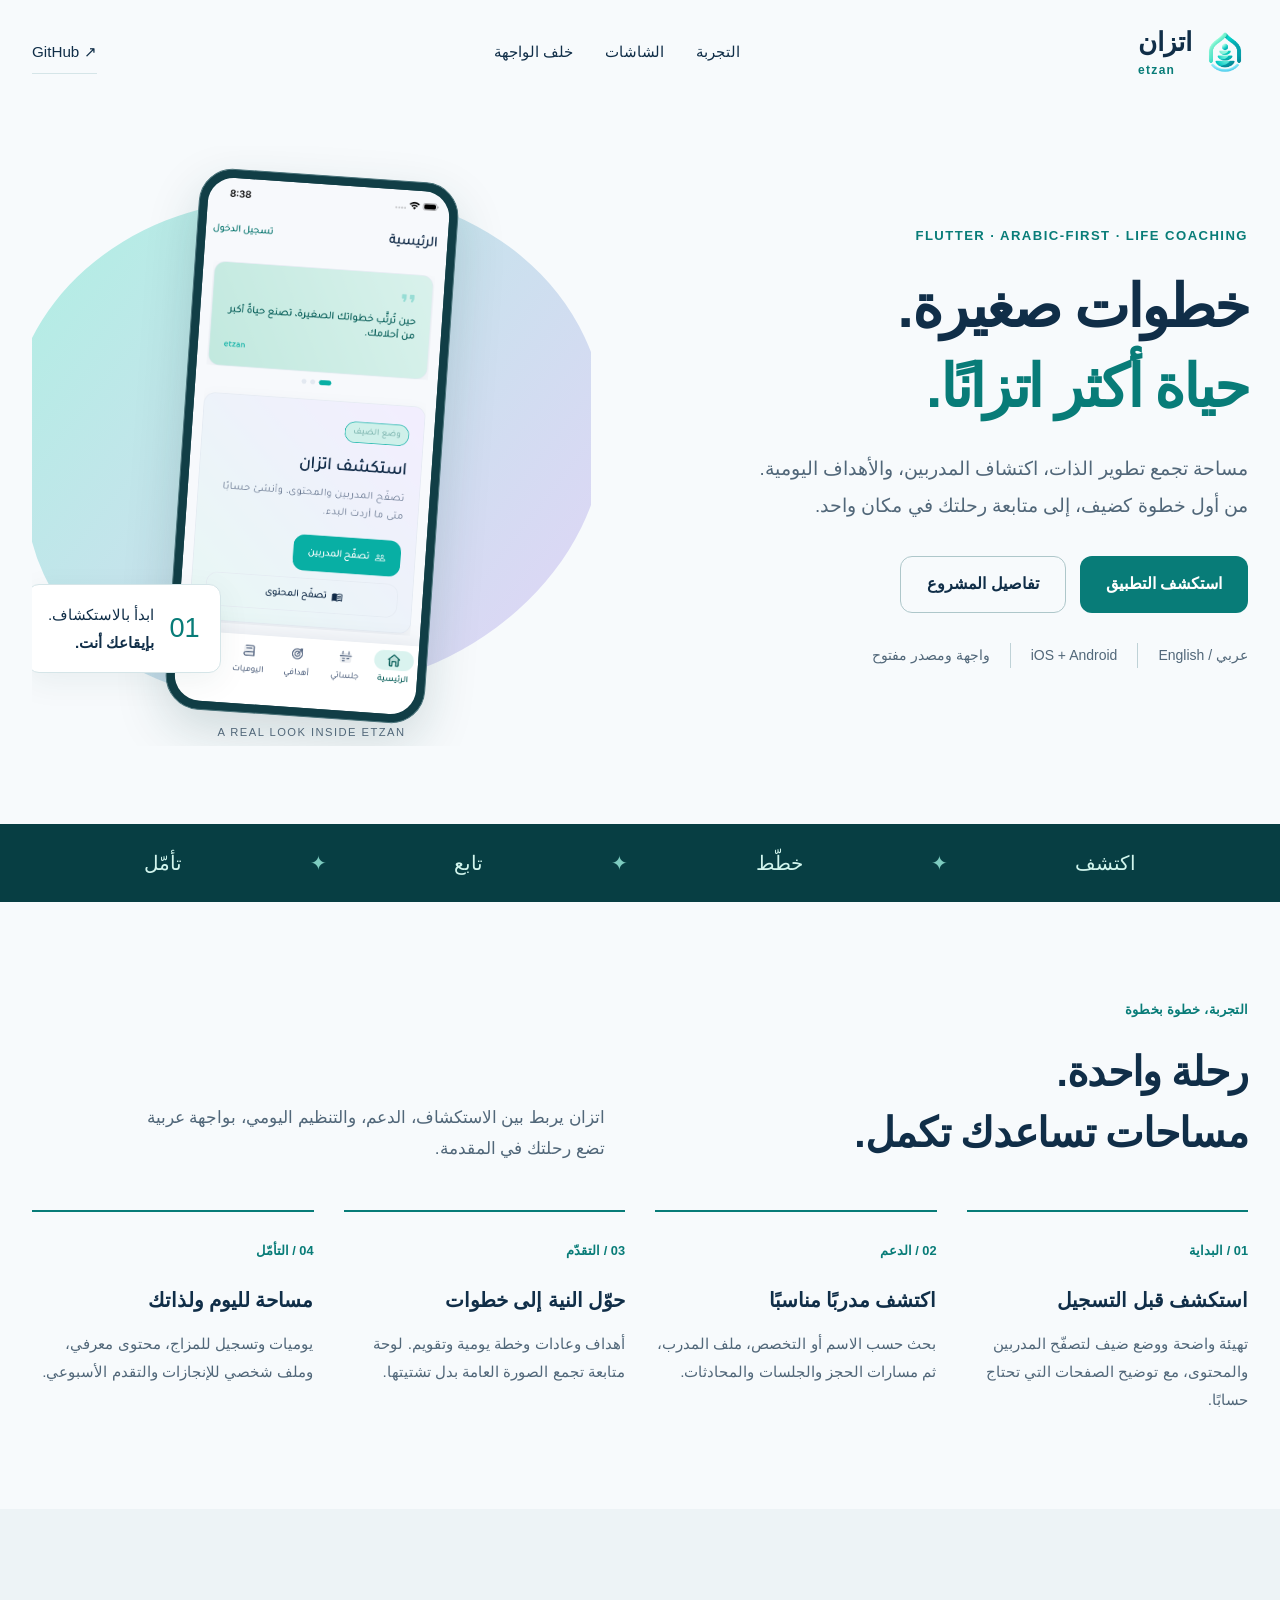
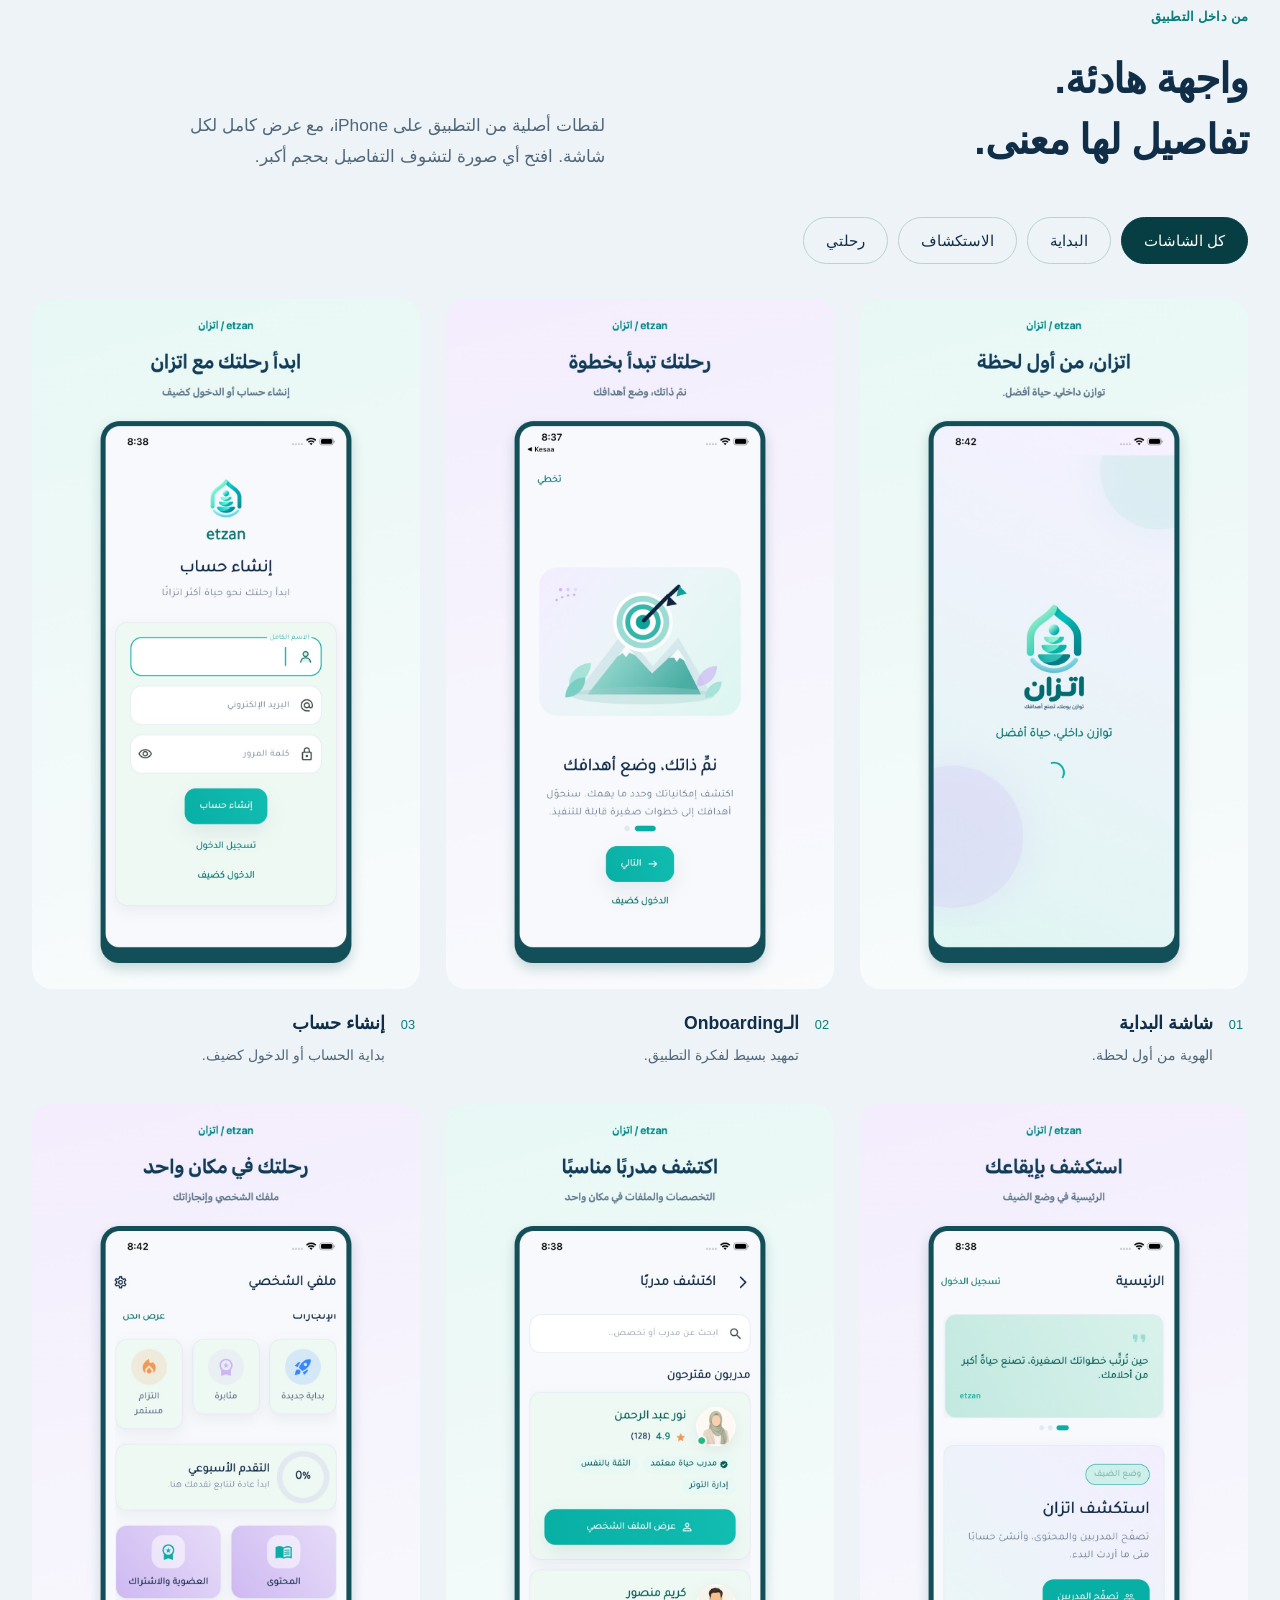
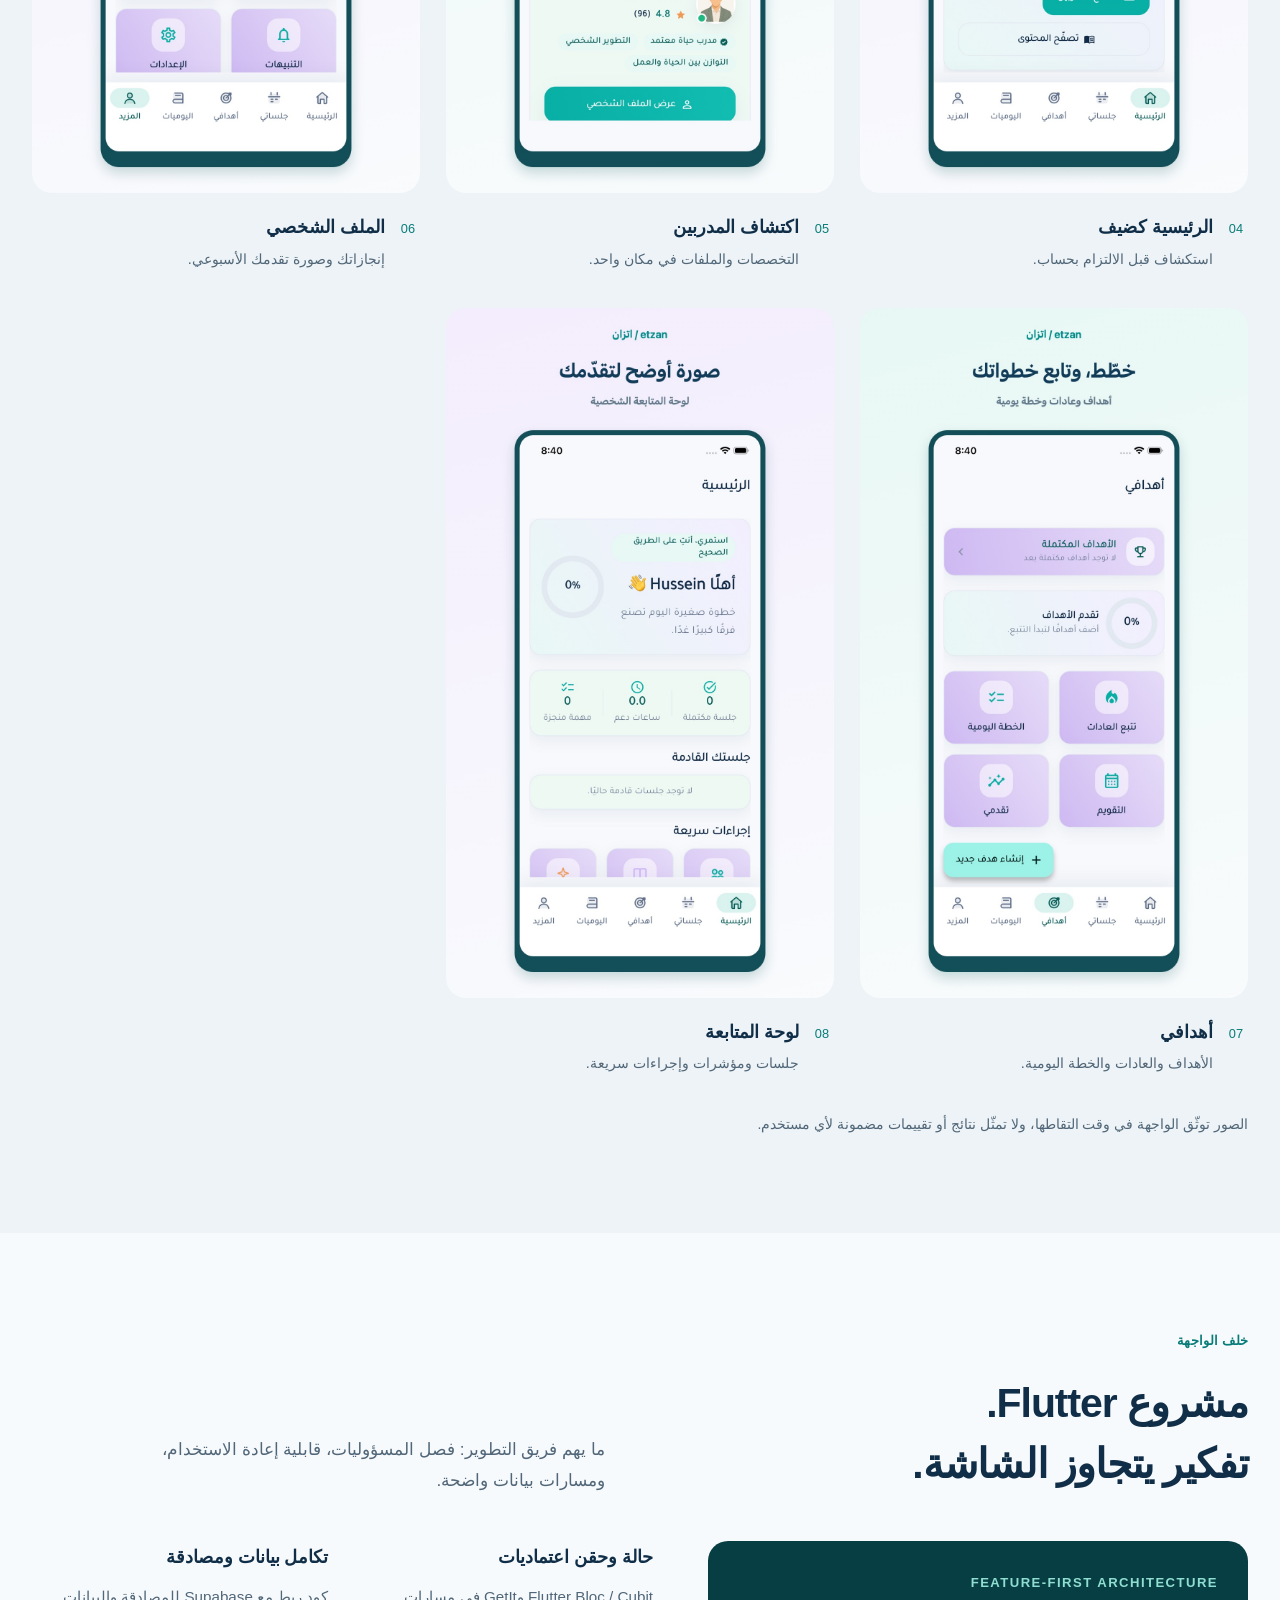
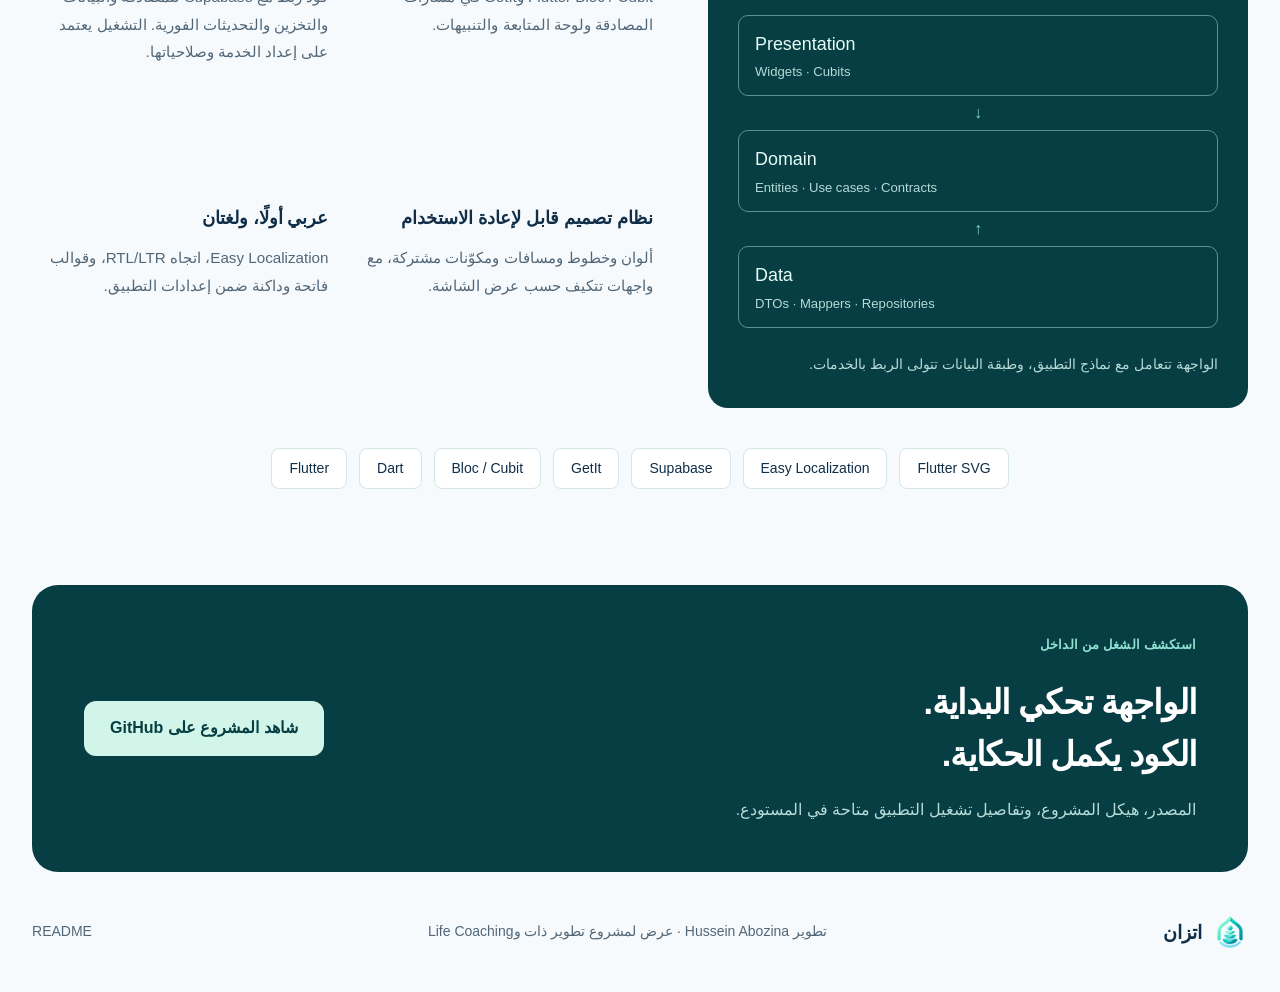
==== docs/showcase/index.html @ 84013a69 "Add branded Etzan showcase website and portfolio README" ====
<!doctype html>
<html lang="ar" dir="rtl">
<head>
  <meta charset="utf-8">
  <meta name="viewport" content="width=device-width, initial-scale=1">
  <meta name="description" content="اتزان — تطبيق Flutter عربي لتطوير الذات: اكتشاف المدربين، تنظيم الأهداف والعادات، وتوثيق رحلتك اليومية. استكشف الشاشات والتفاصيل التقنية للمشروع.">
  <meta name="theme-color" content="#073e43">
  <title>اتزان — خطوات صغيرة. حياة أكثر اتزانًا.</title>
  <link rel="icon" href="assets/favicon.png">
  <link rel="stylesheet" href="styles.css">
  <script src="app.js" defer></script>
</head>
<body>
  <a class="skip-link" href="#main">انتقل إلى المحتوى</a>
  <header class="header wrap">
    <a class="brand" href="#home" aria-label="اتزان — البداية"><img src="assets/symbol.png" alt="" width="46" height="46"><span>اتزان<small lang="en" dir="ltr">etzan</small></span></a>
    <nav aria-label="التنقل الرئيسي"><a href="#experience">التجربة</a><a href="#screens">الشاشات</a><a href="#engineering">خلف الواجهة</a></nav>
    <a class="repo-link" href="https://github.com/Husseinabozina/ettzan" target="_blank" rel="noopener noreferrer">GitHub <span aria-hidden="true">↗</span></a>
  </header>
  <main id="main">
    <section class="hero wrap" id="home">
      <div class="hero-copy">
        <p class="eyebrow" lang="en" dir="ltr">FLUTTER · ARABIC-FIRST · LIFE COACHING</p>
        <h1>خطوات صغيرة.<br><span>حياة أكثر اتزانًا.</span></h1>
        <p class="hero-description">مساحة تجمع تطوير الذات، اكتشاف المدربين، والأهداف اليومية. من أول خطوة كضيف، إلى متابعة رحلتك في مكان واحد.</p>
        <div class="actions"><a class="button primary" href="#screens">استكشف التطبيق</a><a class="button secondary" href="#engineering">تفاصيل المشروع</a></div>
        <div class="hero-facts"><span>عربي / English</span><span>iOS + Android</span><span>واجهة ومصدر مفتوح</span></div>
      </div>
      <div class="hero-stage">
        <div class="orbit" aria-hidden="true"></div>
        <div class="phone hero-phone"><img src="assets/screens/guest-home.png" alt="الرئيسية في وضع الضيف، بها محتوى تحفيزي وزر تصفح المدربين" width="1170" height="2532" fetchpriority="high"></div>
        <div class="side-note"><span class="note-number">01</span><p>ابدأ بالاستكشاف.<br><strong>بإيقاعك أنت.</strong></p></div>
        <span class="stage-label" lang="en" dir="ltr">A REAL LOOK INSIDE ETZAN</span>
      </div>
    </section>
    <div class="identity-strip"><div class="wrap"><span>اكتشف</span><i aria-hidden="true">✦</i><span>خطّط</span><i aria-hidden="true">✦</i><span>تابع</span><i aria-hidden="true">✦</i><span>تأمّل</span></div></div>
    <section class="experience wrap section" id="experience">
      <div class="section-heading"><div><p class="eyebrow">التجربة، خطوة بخطوة</p><h2>رحلة واحدة.<br>مساحات تساعدك تكمل.</h2></div><p>اتزان يربط بين الاستكشاف، الدعم، والتنظيم اليومي، بواجهة عربية تضع رحلتك في المقدمة.</p></div>
      <div class="journey-grid">
        <article><span class="step">01 / البداية</span><h3>استكشف قبل التسجيل</h3><p>تهيئة واضحة ووضع ضيف لتصفّح المدربين والمحتوى، مع توضيح الصفحات التي تحتاج حسابًا.</p></article>
        <article><span class="step">02 / الدعم</span><h3>اكتشف مدربًا مناسبًا</h3><p>بحث حسب الاسم أو التخصص، ملف المدرب، ثم مسارات الحجز والجلسات والمحادثات.</p></article>
        <article><span class="step">03 / التقدّم</span><h3>حوّل النية إلى خطوات</h3><p>أهداف وعادات وخطة يومية وتقويم. لوحة متابعة تجمع الصورة العامة بدل تشتيتها.</p></article>
        <article><span class="step">04 / التأمّل</span><h3>مساحة لليوم ولذاتك</h3><p>يوميات وتسجيل للمزاج، محتوى معرفي، وملف شخصي للإنجازات والتقدم الأسبوعي.</p></article>
      </div>
    </section>
    <section class="gallery-section section" id="screens">
      <div class="wrap">
        <div class="section-heading"><div><p class="eyebrow">من داخل التطبيق</p><h2>واجهة هادئة.<br>تفاصيل لها معنى.</h2></div><p>لقطات أصلية من التطبيق على iPhone، مع عرض كامل لكل شاشة. افتح أي صورة لتشوف التفاصيل بحجم أكبر.</p></div>
        <div class="filters" role="group" aria-label="تصفية الشاشات"><button type="button" data-filter="all" aria-pressed="true">كل الشاشات</button><button type="button" data-filter="start" aria-pressed="false">البداية</button><button type="button" data-filter="discover" aria-pressed="false">الاستكشاف</button><button type="button" data-filter="growth" aria-pressed="false">رحلتي</button></div>
        <div class="screen-grid">
          <figure data-category="start"><button class="screen-open" type="button" data-full="assets/screens/splash.png" aria-label="تكبير شاشة البداية"><img src="assets/posters/01-splash.jpg" alt="شاشة البداية بشعار اتزان" width="1080" height="1920" loading="lazy"></button><figcaption><span>01</span><div><h3>شاشة البداية</h3><p>الهوية من أول لحظة.</p></div></figcaption></figure>
          <figure data-category="start"><button class="screen-open" type="button" data-full="assets/screens/onboarding.png" aria-label="تكبير شاشة التهيئة"><img src="assets/posters/02-onboarding.jpg" alt="التهيئة الأولى: نم ذاتك وضع أهدافك" width="1080" height="1920" loading="lazy"></button><figcaption><span>02</span><div><h3>الـOnboarding</h3><p>تمهيد بسيط لفكرة التطبيق.</p></div></figcaption></figure>
          <figure data-category="start"><button class="screen-open" type="button" data-full="assets/screens/signup.png" aria-label="تكبير شاشة إنشاء الحساب"><img src="assets/posters/03-signup.jpg" alt="إنشاء حساب بالاسم والبريد وكلمة المرور" width="1080" height="1920" loading="lazy"></button><figcaption><span>03</span><div><h3>إنشاء حساب</h3><p>بداية الحساب أو الدخول كضيف.</p></div></figcaption></figure>
          <figure data-category="discover"><button class="screen-open" type="button" data-full="assets/screens/guest-home.png" aria-label="تكبير الرئيسية كضيف"><img src="assets/posters/04-guest-home.jpg" alt="الصفحة الرئيسية للضيف" width="1080" height="1920" loading="lazy"></button><figcaption><span>04</span><div><h3>الرئيسية كضيف</h3><p>استكشاف قبل الالتزام بحساب.</p></div></figcaption></figure>
          <figure data-category="discover"><button class="screen-open" type="button" data-full="assets/screens/coaches.png" aria-label="تكبير شاشة المدربين"><img src="assets/posters/05-coaches.jpg" alt="البحث في قائمة المدربين وتخصصاتهم" width="1080" height="1920" loading="lazy"></button><figcaption><span>05</span><div><h3>اكتشاف المدربين</h3><p>التخصصات والملفات في مكان واحد.</p></div></figcaption></figure>
          <figure data-category="growth"><button class="screen-open" type="button" data-full="assets/screens/profile.png" aria-label="تكبير الملف الشخصي"><img src="assets/posters/06-profile.jpg" alt="ملفي الشخصي والإنجازات والتقدم الأسبوعي" width="1080" height="1920" loading="lazy"></button><figcaption><span>06</span><div><h3>الملف الشخصي</h3><p>إنجازاتك وصورة تقدمك الأسبوعي.</p></div></figcaption></figure>
          <figure data-category="growth"><button class="screen-open" type="button" data-full="assets/screens/goals.png" aria-label="تكبير شاشة الأهداف"><img src="assets/posters/07-goals.jpg" alt="الأهداف والعادات والخطة اليومية والتقويم" width="1080" height="1920" loading="lazy"></button><figcaption><span>07</span><div><h3>أهدافي</h3><p>الأهداف والعادات والخطة اليومية.</p></div></figcaption></figure>
          <figure data-category="growth"><button class="screen-open" type="button" data-full="assets/screens/dashboard.png" aria-label="تكبير لوحة المتابعة"><img src="assets/posters/08-dashboard.jpg" alt="لوحة الرئيسية للمستخدم المسجل ومؤشرات التقدم" width="1080" height="1920" loading="lazy"></button><figcaption><span>08</span><div><h3>لوحة المتابعة</h3><p>جلسات ومؤشرات وإجراءات سريعة.</p></div></figcaption></figure>
        </div>
        <p class="gallery-note">الصور توثّق الواجهة في وقت التقاطها، ولا تمثّل نتائج أو تقييمات مضمونة لأي مستخدم.</p>
      </div>
    </section>
    <section class="engineering wrap section" id="engineering">
      <div class="section-heading"><div><p class="eyebrow">خلف الواجهة</p><h2>مشروع Flutter.<br>تفكير يتجاوز الشاشة.</h2></div><p>ما يهم فريق التطوير: فصل المسؤوليات، قابلية إعادة الاستخدام، ومسارات بيانات واضحة.</p></div>
      <div class="engineering-layout">
        <div class="architecture"><p class="eyebrow" lang="en" dir="ltr">FEATURE-FIRST ARCHITECTURE</p><div lang="en" dir="ltr"><span>Presentation<small>Widgets · Cubits</small></span><b aria-hidden="true">↓</b><span>Domain<small>Entities · Use cases · Contracts</small></span><b aria-hidden="true">↑</b><span>Data<small>DTOs · Mappers · Repositories</small></span></div><p>الواجهة تتعامل مع نماذج التطبيق، وطبقة البيانات تتولى الربط بالخدمات.</p></div>
        <div class="engineering-points"><article><h3>حالة وحقن اعتماديات</h3><p>Flutter Bloc / Cubit وGetIt في مسارات المصادقة ولوحة المتابعة والتنبيهات.</p></article><article><h3>تكامل بيانات ومصادقة</h3><p>كود ربط مع Supabase للمصادقة والبيانات والتخزين والتحديثات الفورية. التشغيل يعتمد على إعداد الخدمة وصلاحياتها.</p></article><article><h3>نظام تصميم قابل لإعادة الاستخدام</h3><p>ألوان وخطوط ومسافات ومكوّنات مشتركة، مع واجهات تتكيف حسب عرض الشاشة.</p></article><article><h3>عربي أولًا، ولغتان</h3><p>Easy Localization، اتجاه RTL/LTR، وقوالب فاتحة وداكنة ضمن إعدادات التطبيق.</p></article></div>
      </div>
      <div class="stack" lang="en" dir="ltr"><span>Flutter</span><span>Dart</span><span>Bloc / Cubit</span><span>GetIt</span><span>Supabase</span><span>Easy Localization</span><span>Flutter SVG</span></div>
    </section>
    <section class="closing wrap"><div><p class="eyebrow">استكشف الشغل من الداخل</p><h2>الواجهة تحكي البداية.<br>الكود يكمل الحكاية.</h2><p>المصدر، هيكل المشروع، وتفاصيل تشغيل التطبيق متاحة في المستودع.</p></div><a class="button light" href="https://github.com/Husseinabozina/ettzan" target="_blank" rel="noopener noreferrer">شاهد المشروع على GitHub</a></section>
  </main>
  <footer class="wrap footer"><a class="brand" href="#home"><img src="assets/symbol.png" alt="" width="36" height="36"><span>اتزان</span></a><p>تطوير <a href="https://github.com/Husseinabozina">Hussein Abozina</a> · عرض لمشروع تطوير ذات وLife Coaching</p><a href="https://github.com/Husseinabozina/ettzan#readme">README</a></footer>
  <dialog id="image-dialog" aria-labelledby="image-title"><div class="dialog-bar"><h2 id="image-title">تفاصيل الشاشة</h2><button type="button" id="close-dialog" aria-label="إغلاق الصورة">إغلاق ×</button></div><img id="dialog-image" alt=""></dialog>
</body>
</html>
---- docs/showcase/styles.css ----
@font-face{font-family:EtzanArabic;src:local("Geeza Pro");font-display:swap}
:root{--ink:#102e48;--muted:#516779;--teal:#087c78;--bright:#08afa4;--deep:#073e43;--line:#d5e5e8;--paper:#f7fafc;--lavender:#e6d9fa;--mint:#d9f5ec}
*{box-sizing:border-box}html{scroll-behavior:smooth;scroll-padding-top:32px}body{margin:0;background:var(--paper);color:var(--ink);font-family:EtzanArabic,"Segoe UI",Tahoma,Arial,sans-serif;font-size:1rem;line-height:1.8}a{color:inherit;text-decoration:none}button{font:inherit;cursor:pointer}button,a{-webkit-tap-highlight-color:transparent}button:focus-visible,a:focus-visible{outline:3px solid #087c78;outline-offset:6px}img{display:block;max-width:100%;height:auto}.wrap{width:min(1220px,calc(100% - 64px));margin-inline:auto}.header{display:flex;align-items:center;justify-content:space-between;padding-block:27px;gap:20px}.brand{display:flex;align-items:center;gap:10px;font-weight:700;font-size:1.65rem;line-height:1.2}.brand img{object-fit:contain}.brand small{display:block;font-size:.75rem;letter-spacing:.11em;color:var(--teal);margin-top:4px}.header nav{display:flex;gap:32px;font-size:.95rem}.header nav a:hover,.repo-link:hover{color:var(--teal)}.repo-link{direction:ltr;border-bottom:1px solid var(--line);font-size:.95rem;padding:8px 0}.skip-link{position:fixed;top:-100px;right:20px;background:white;z-index:5;padding:12px}.skip-link:focus{top:12px}.hero{display:grid;grid-template-columns:1.05fr 1fr;align-items:center;gap:70px;padding-block:34px 70px;min-height:720px}.eyebrow{font-size:.82rem;font-weight:700;color:var(--teal);margin:0 0 20px;letter-spacing:.015em}.eyebrow[lang=en]{letter-spacing:.11em;text-align:right}.hero h1{font-size:clamp(2.8rem,4.6vw,4.6rem);line-height:1.35;letter-spacing:-.04em;margin:0 0 25px;font-weight:700}.hero h1 span{color:var(--teal)}.hero-description{font-size:1.17rem;line-height:1.95;color:var(--muted);max-width:490px;margin:0}.actions{display:flex;flex-wrap:wrap;gap:14px;margin-top:32px}.button{display:inline-flex;align-items:center;justify-content:center;border-radius:12px;padding:13px 26px;font-size:1rem;font-weight:700;transition:background .2s,transform .2s;min-height:50px}.button:hover{transform:translateY(-2px)}.primary{background:var(--teal);color:white}.primary:hover{background:var(--deep)}.secondary{border:1px solid #aec7ca;background:transparent}.hero-facts{display:flex;flex-wrap:wrap;gap:12px 20px;font-size:.875rem;color:var(--muted);margin-top:30px}.hero-facts span+span{border-right:1px solid #bfd2d7;padding-right:20px}.hero-stage{position:relative;display:flex;justify-content:center;align-items:center;min-height:600px;isolation:isolate}.orbit{position:absolute;inset:45px -15px 55px;background:linear-gradient(140deg,#b0efe3,#e1d4f7);border-radius:45% 55% 53% 47%;transform:rotate(-12deg);z-index:-1}.phone{padding:8px;background:#113e46;border-radius:34px;box-shadow:0 20px 50px #133f432b;max-width:278px;border:1px solid #497279}.phone img{width:100%;border-radius:26px;aspect-ratio:1170/2532;object-fit:contain}.hero-phone{transform:rotate(4deg);width:260px}.side-note{position:absolute;left:-5px;bottom:73px;display:flex;align-items:center;gap:15px;padding:16px 20px;background:#fff;border:1px solid var(--line);box-shadow:0 9px 32px #123c4310;border-radius:12px}.side-note p{margin:0;font-size:.95rem}.note-number{font-size:1.7rem;color:var(--teal);font-family:Arial,sans-serif}.stage-label{position:absolute;bottom:4px;letter-spacing:.13em;font-size:.7rem;color:var(--muted)}.identity-strip{background:var(--deep);color:#d1f5ed}.identity-strip .wrap{display:flex;justify-content:space-evenly;gap:16px;padding:21px 0;font-size:1.25rem}.identity-strip i{font-style:normal;color:#7dccc0}.section{padding-block:96px}.section-heading{display:grid;grid-template-columns:1fr 1fr;gap:70px;align-items:end;margin-bottom:45px}.section-heading h2,.closing h2{font-size:clamp(2.05rem,3.2vw,3rem);line-height:1.5;margin:0;letter-spacing:-.025em}.section-heading p:not(.eyebrow){max-width:465px;color:var(--muted);margin:0;font-size:1.08rem}.journey-grid{display:grid;grid-template-columns:repeat(4,1fr);gap:30px}.journey-grid article{border-top:2px solid var(--teal);padding-top:24px}.step{font-size:.8rem;color:var(--teal);font-weight:bold}.journey-grid h3{font-size:1.22rem;margin:19px 0 12px}.journey-grid p{color:var(--muted);font-size:.96rem;margin:0}.gallery-section{background:#edf3f6}.filters{display:flex;gap:10px;flex-wrap:wrap;margin-bottom:35px}.filters button{border:1px solid #bcd1d5;border-radius:100px;background:transparent;padding:9px 22px;color:var(--ink);font-size:.95rem}.filters button[aria-pressed=true]{background:var(--deep);border-color:var(--deep);color:white}.screen-grid{display:grid;grid-template-columns:repeat(3,minmax(0,1fr));gap:35px 26px}.screen-grid figure{margin:0;min-width:0}.screen-open{display:block;border:0;padding:0;background:none;width:100%;border-radius:20px;overflow:hidden;transition:transform .25s}.screen-open:hover{transform:translateY(-5px)}.screen-open img{width:100%;aspect-ratio:9/16;object-fit:contain}.screen-grid figcaption{display:flex;gap:16px;margin-top:19px;align-items:start;padding-inline:5px}.screen-grid figcaption>span{font-size:.8rem;direction:ltr;color:var(--teal);padding-top:5px;font-family:Arial,sans-serif}.screen-grid h3{margin:0 0 3px;font-size:1.1rem}.screen-grid figcaption p{margin:0;color:var(--muted);font-size:.9rem}.gallery-note{font-size:.875rem;color:var(--muted);margin:35px 0 0}figure[hidden]{display:none}.engineering-layout{display:grid;grid-template-columns:1fr 1.15fr;gap:55px}.architecture{padding:30px;background:var(--deep);border-radius:20px;color:#e7fcf6}.architecture .eyebrow{color:#8fded1}.architecture>div{display:flex;flex-direction:column;align-items:center;gap:9px}.architecture span{display:block;padding:12px 16px;border:1px solid #569291;width:100%;border-radius:10px;font-size:1.12rem}.architecture small{display:block;font-size:.82rem;color:#b5dad7}.architecture b{color:#8adacd;line-height:1}.architecture>p:last-child{font-size:.9rem;color:#b5dad7;margin:24px 0 0}.engineering-points{display:grid;grid-template-columns:1fr 1fr;gap:28px}.engineering-points h3{font-size:1.12rem;margin:0 0 10px}.engineering-points p{margin:0;color:var(--muted);font-size:.95rem}.stack{display:flex;flex-wrap:wrap;gap:12px;margin-top:40px;justify-content:center}.stack span{font-size:.875rem;border:1px solid var(--line);padding:7px 17px;border-radius:8px;background:white}.closing{display:flex;justify-content:space-between;align-items:center;gap:40px;background:var(--deep);border-radius:26px;padding:48px 52px;color:white}.closing .eyebrow{color:#8fe2d3}.closing h2{font-size:2.15rem}.closing p:last-child{color:#b8dcd8;font-size:.98rem;margin-bottom:0}.light{background:#d1f5e8;color:var(--deep);white-space:normal;text-align:center}.footer{display:flex;justify-content:space-between;align-items:center;gap:25px;padding-block:42px;font-size:.875rem;color:var(--muted)}.footer .brand{font-size:1.2rem;color:var(--ink)}.footer p{margin:0}.footer a:hover{text-decoration:underline}dialog{border:0;border-radius:16px;max-width:calc(100vw - 30px);padding:16px;background:#f7fafc;max-height:calc(100dvh - 30px);overflow:auto}dialog::backdrop{background:#082a38d9;backdrop-filter:blur(6px)}.dialog-bar{display:flex;justify-content:space-between;align-items:center;gap:30px;margin-bottom:14px}.dialog-bar h2{font-size:1rem;margin:0}.dialog-bar button{padding:8px 15px;border:1px solid #aec7ca;background:white;border-radius:8px;font-size:.875rem}#dialog-image{width:auto;max-height:76dvh;margin:auto;max-width:100%}
@media(min-width:1500px){.hero-stage{min-height:650px}.hero-phone{width:280px;max-width:280px}}
@media(max-width:1000px){.hero{gap:35px;min-height:660px}.hero h1{font-size:3rem}.hero-phone{width:230px}.hero-stage{min-height:570px}.side-note{left:-10px;padding:12px}.journey-grid{grid-template-columns:1fr 1fr}.screen-grid{grid-template-columns:repeat(2,minmax(0,1fr))}.engineering-layout{gap:30px}.engineering-points{grid-template-columns:1fr;gap:20px}.section-heading{gap:35px}}
@media(max-width:680px){.wrap{width:calc(100% - 36px)}.header{padding-block:20px}.header nav{display:none}.hero{grid-template-columns:1fr;padding-block:32px 50px;gap:32px;min-height:0}.hero h1{font-size:2.7rem}.hero-description{font-size:1.05rem}.hero-stage{min-height:555px;width:min(420px,100%);margin:auto}.hero-phone{width:226px}.orbit{inset:25px 0 60px}.side-note{left:0;bottom:58px}.hero-facts{gap:12px;font-size:.8rem}.hero-facts span+span{padding-right:12px}.identity-strip .wrap{font-size:1rem}.section{padding-block:65px}.section-heading{grid-template-columns:1fr;gap:20px;margin-bottom:30px}.section-heading h2{font-size:2.15rem}.section-heading p:not(.eyebrow){font-size:1rem}.journey-grid{gap:30px 20px}.journey-grid h3{font-size:1.12rem}.screen-grid{gap:28px 14px}.screen-open{border-radius:13px}.screen-grid figcaption{gap:8px;padding:0;margin-top:13px}.screen-grid h3{font-size:1rem}.screen-grid figcaption p{font-size:.875rem}.filters{gap:8px}.filters button{padding:8px 15px;font-size:.875rem}.engineering-layout{grid-template-columns:1fr;gap:32px}.engineering-points{grid-template-columns:1fr}.closing{flex-direction:column;align-items:start;padding:30px 25px;gap:25px}.closing h2{font-size:1.9rem}.footer{flex-wrap:wrap;gap:20px}.footer p{flex-basis:100%;order:3}.eyebrow[lang=en]{font-size:.72rem;letter-spacing:.06em}}
.hero-stage{overflow:clip}
.identity-strip .wrap{flex-wrap:wrap}
.screen-grid figcaption>div{min-width:0;overflow-wrap:anywhere}
.screen-grid figcaption>span{flex-shrink:0}
@media(max-width:680px){.orbit{transform:none}}
@media(max-width:360px){.screen-grid,.journey-grid{grid-template-columns:1fr}.hero h1{font-size:2.35rem}.side-note{bottom:20px}.actions .button{width:100%}.hero-facts span{border:0!important;padding:0!important}}
@media(prefers-reduced-motion:reduce){html{scroll-behavior:auto}*,*::before,*::after{transition:none!important;animation:none!important}}
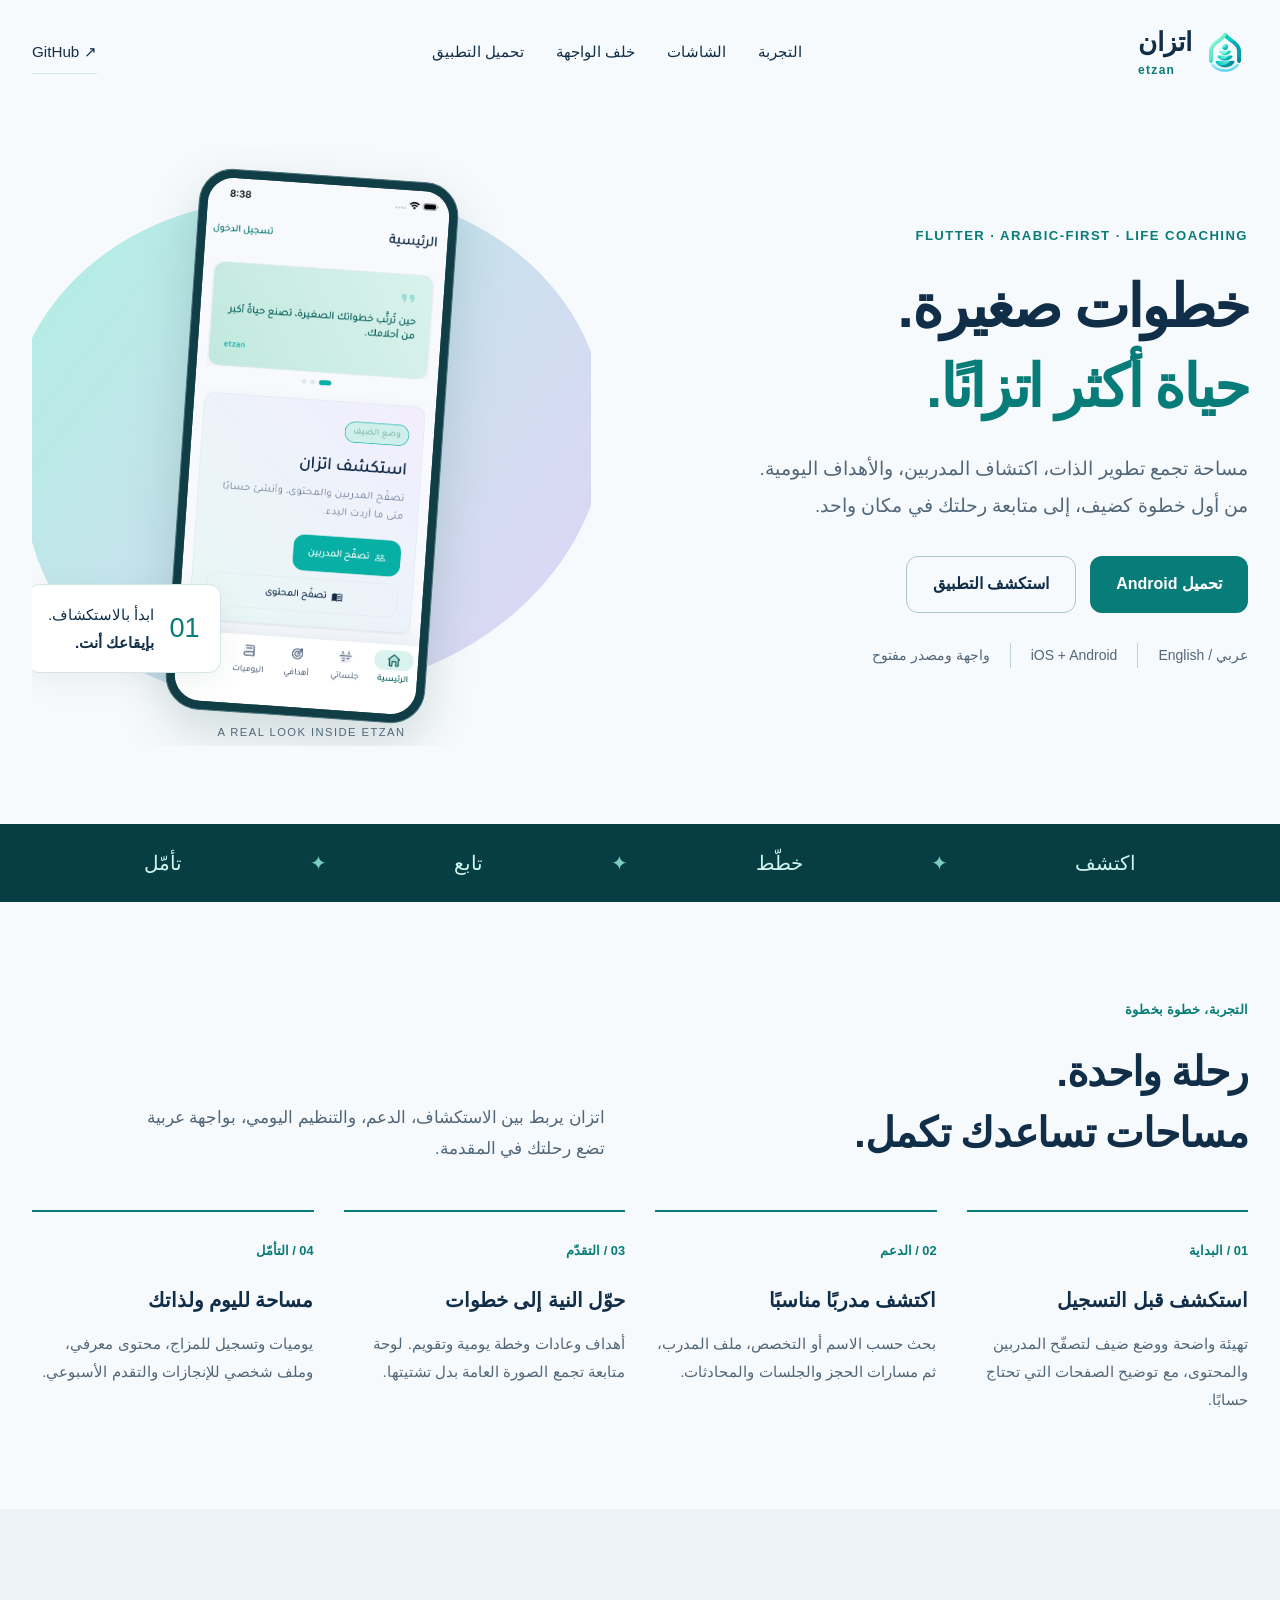
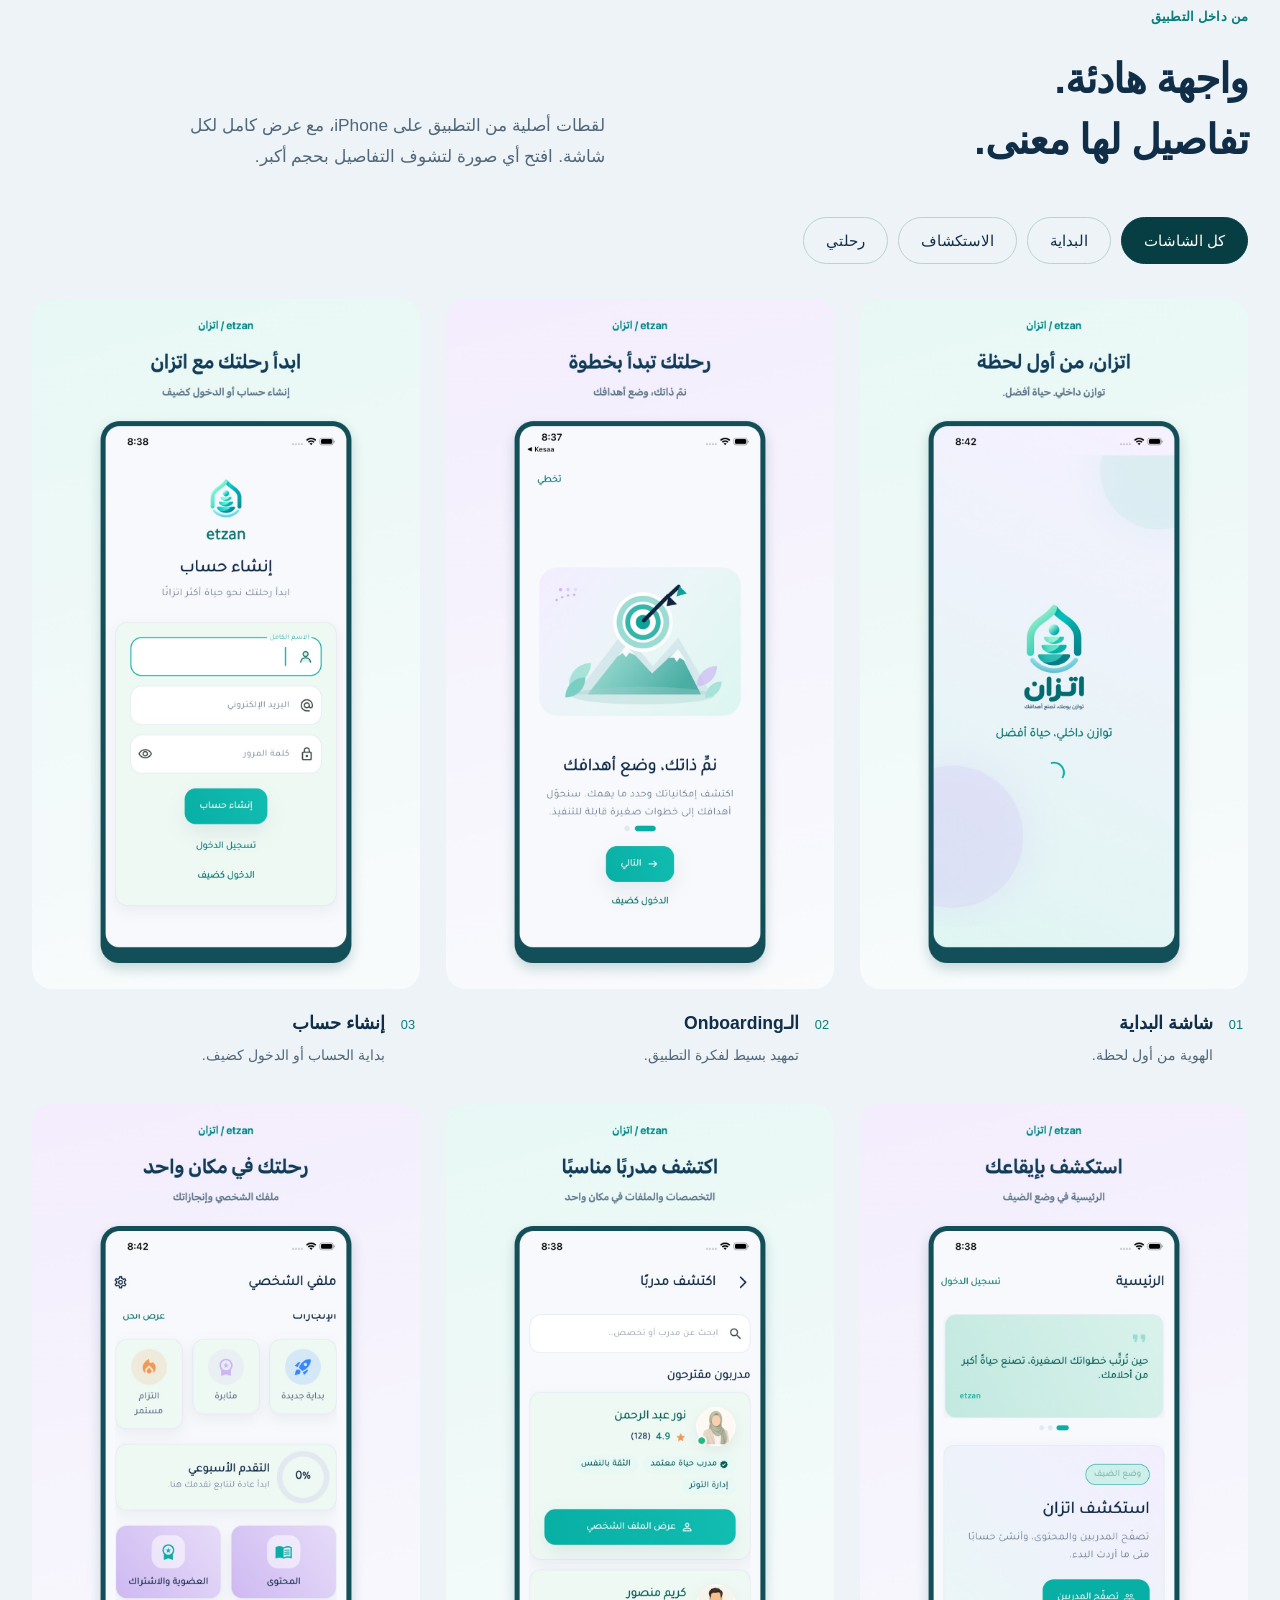
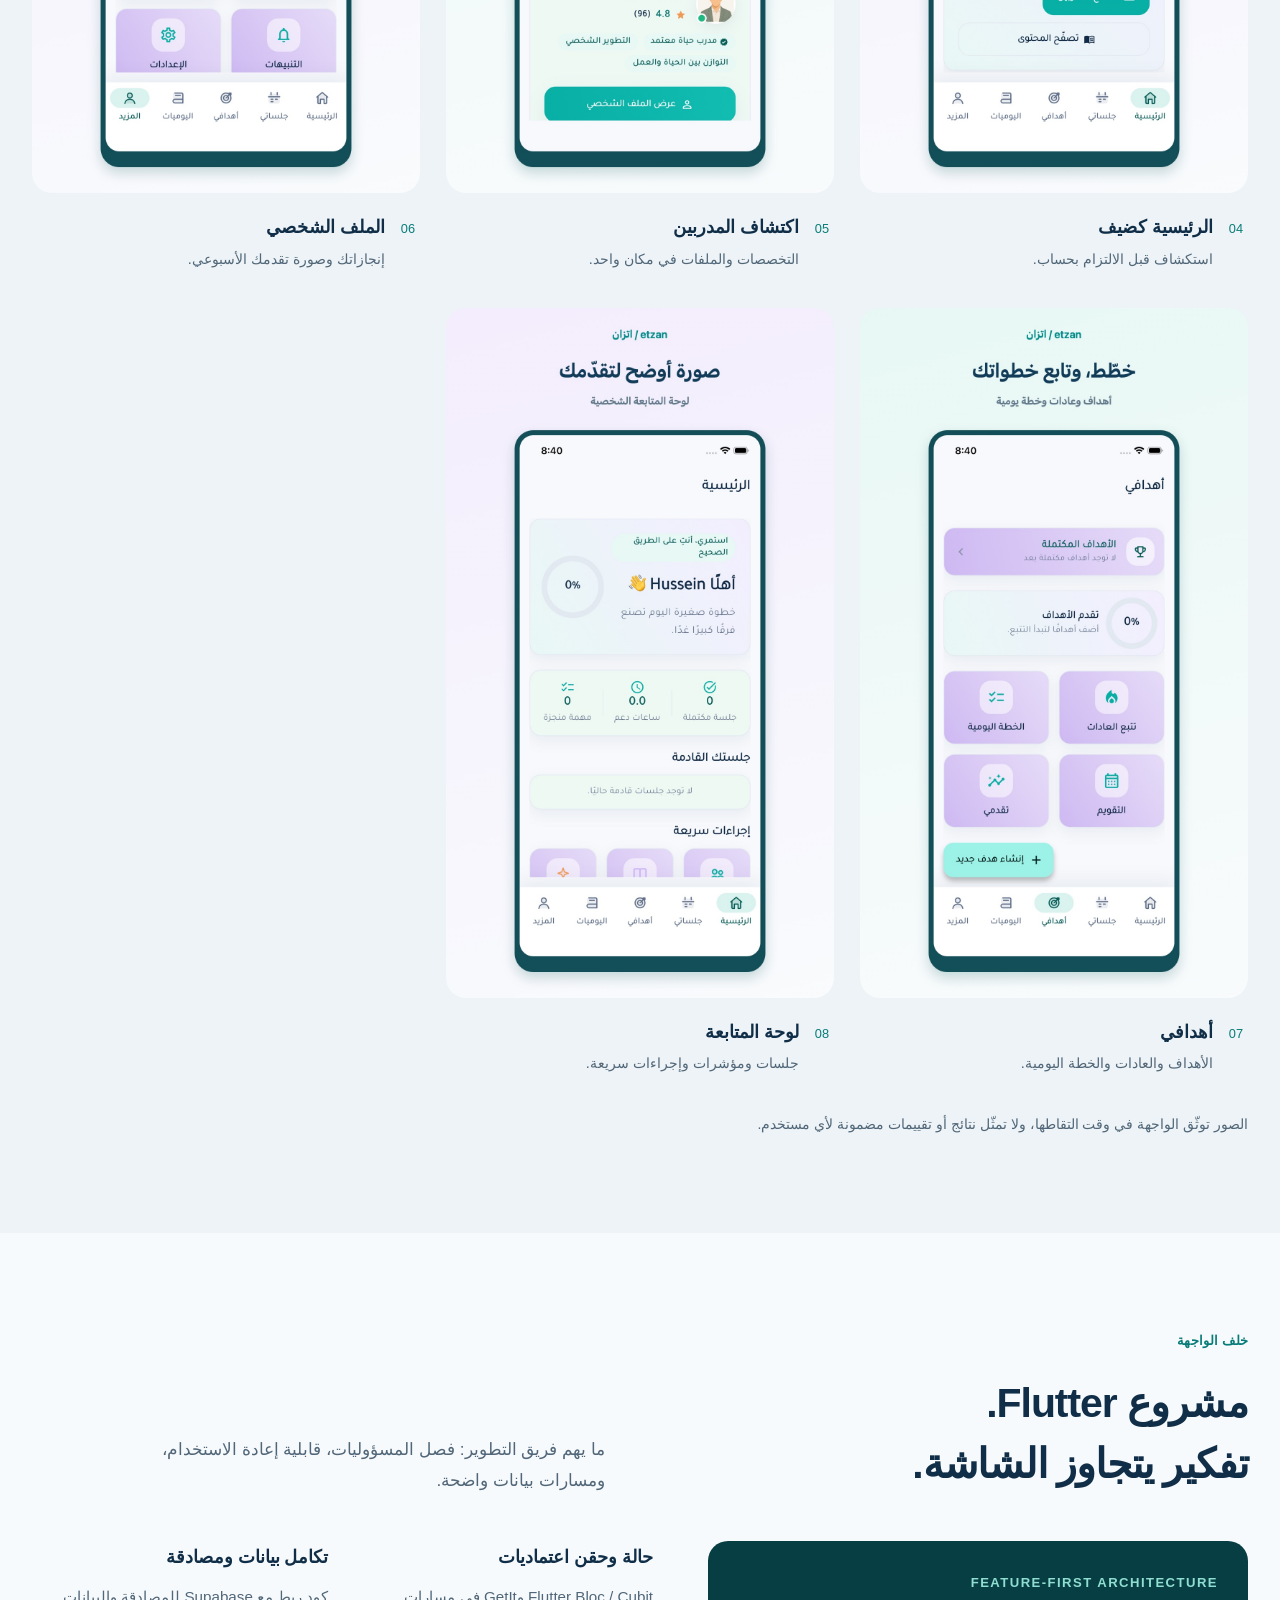
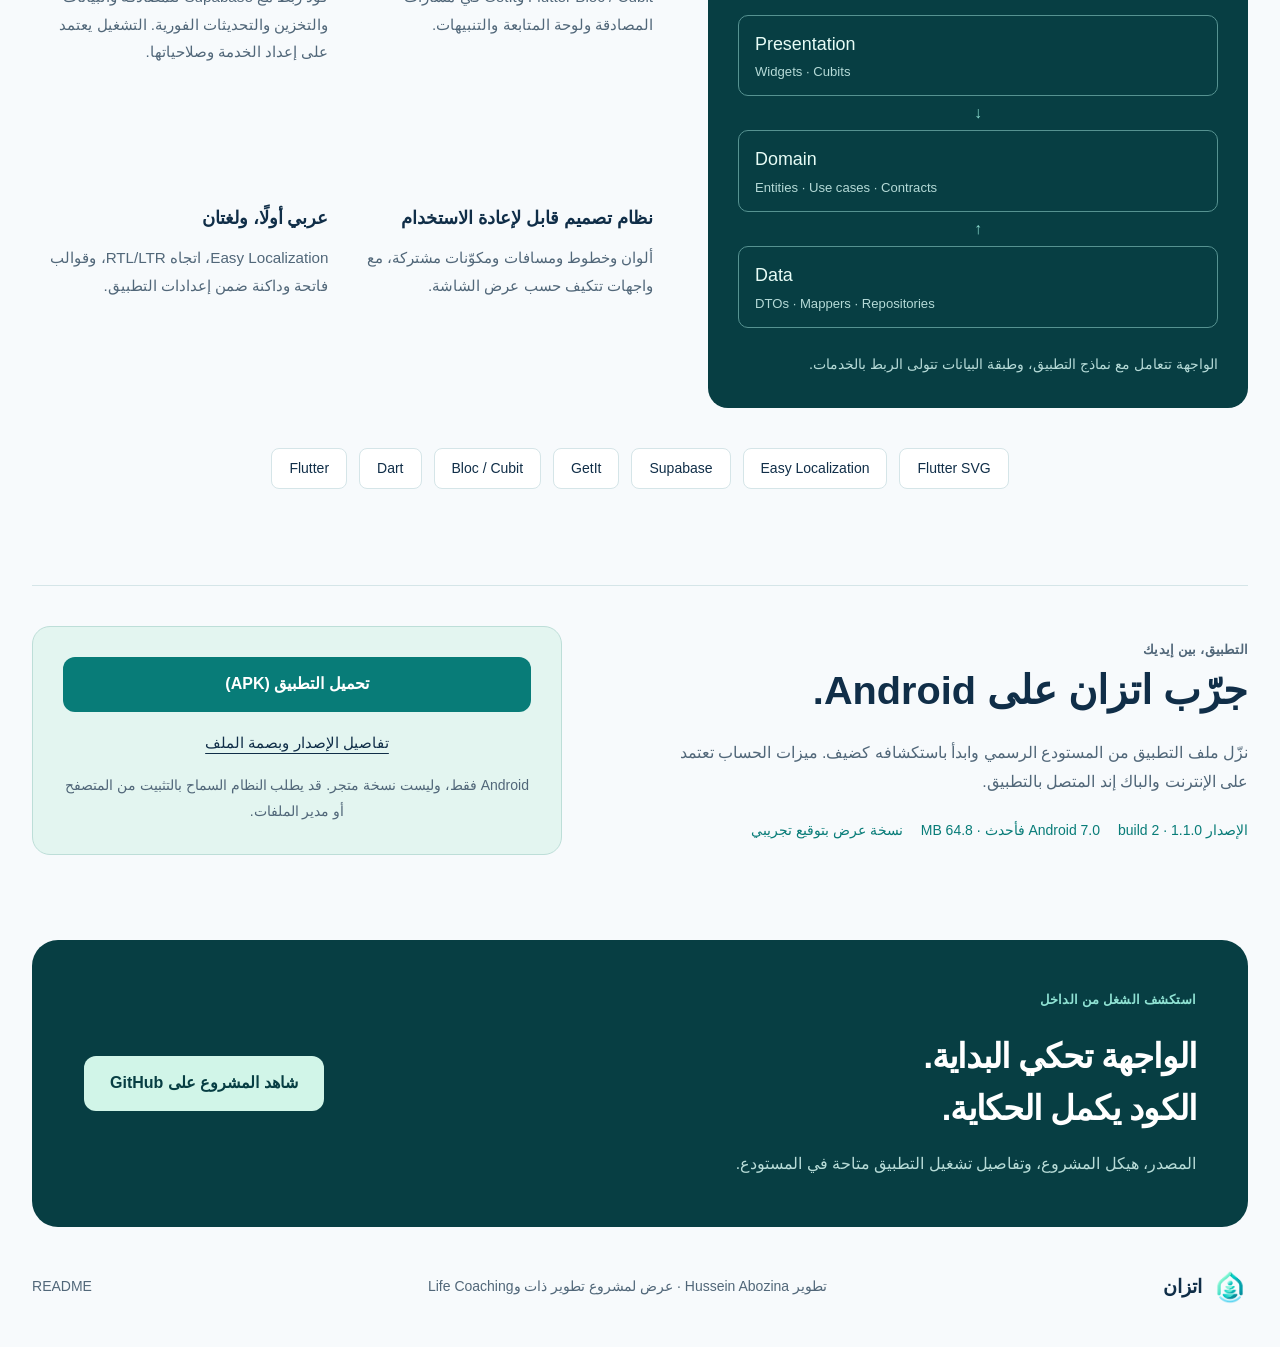
==== commit b92c12a5: "Add Android showcase APK download to website and README" ====
--- a/docs/showcase/index.html
+++ b/docs/showcase/index.html
@@ -14,7 +14,7 @@
   <a class="skip-link" href="#main">انتقل إلى المحتوى</a>
   <header class="header wrap">
     <a class="brand" href="#home" aria-label="اتزان — البداية"><img src="assets/symbol.png" alt="" width="46" height="46"><span>اتزان<small lang="en" dir="ltr">etzan</small></span></a>
-    <nav aria-label="التنقل الرئيسي"><a href="#experience">التجربة</a><a href="#screens">الشاشات</a><a href="#engineering">خلف الواجهة</a></nav>
+    <nav aria-label="التنقل الرئيسي"><a href="#experience">التجربة</a><a href="#screens">الشاشات</a><a href="#engineering">خلف الواجهة</a><a href="#download">تحميل التطبيق</a></nav>
     <a class="repo-link" href="https://github.com/Husseinabozina/ettzan" target="_blank" rel="noopener noreferrer">GitHub <span aria-hidden="true">↗</span></a>
   </header>
   <main id="main">
@@ -23,7 +23,7 @@
         <p class="eyebrow" lang="en" dir="ltr">FLUTTER · ARABIC-FIRST · LIFE COACHING</p>
         <h1>خطوات صغيرة.<br><span>حياة أكثر اتزانًا.</span></h1>
         <p class="hero-description">مساحة تجمع تطوير الذات، اكتشاف المدربين، والأهداف اليومية. من أول خطوة كضيف، إلى متابعة رحلتك في مكان واحد.</p>
-        <div class="actions"><a class="button primary" href="#screens">استكشف التطبيق</a><a class="button secondary" href="#engineering">تفاصيل المشروع</a></div>
+        <div class="actions"><a class="button primary" href="#download">تحميل Android</a><a class="button secondary" href="#screens">استكشف التطبيق</a></div>
         <div class="hero-facts"><span>عربي / English</span><span>iOS + Android</span><span>واجهة ومصدر مفتوح</span></div>
       </div>
       <div class="hero-stage">
@@ -68,6 +68,10 @@
       </div>
       <div class="stack" lang="en" dir="ltr"><span>Flutter</span><span>Dart</span><span>Bloc / Cubit</span><span>GetIt</span><span>Supabase</span><span>Easy Localization</span><span>Flutter SVG</span></div>
     </section>
+    <section class="download-section wrap" id="download" aria-labelledby="download-title">
+      <div><p class="eyebrow">التطبيق، بين إيديك</p><h2 id="download-title">جرّب اتزان على Android.</h2><p>نزّل ملف التطبيق من المستودع الرسمي وابدأ باستكشافه كضيف. ميزات الحساب تعتمد على الإنترنت والباك إند المتصل بالتطبيق.</p><div class="download-meta"><span>الإصدار 1.1.0 · build 2</span><span>Android 7.0 فأحدث · 64.8 MB</span><span>نسخة عرض بتوقيع تجريبي</span></div></div>
+      <div class="download-actions"><a class="button primary apk-download" href="https://github.com/Husseinabozina/ettzan/releases/download/v1.1.0-showcase/etzan-1.1.0-showcase.apk">تحميل التطبيق (APK)</a><a class="release-details" href="https://github.com/Husseinabozina/ettzan/releases/tag/v1.1.0-showcase" target="_blank" rel="noopener noreferrer">تفاصيل الإصدار وبصمة الملف</a><p>Android فقط، وليست نسخة متجر. قد يطلب النظام السماح بالتثبيت من المتصفح أو مدير الملفات.</p></div>
+    </section>
     <section class="closing wrap"><div><p class="eyebrow">استكشف الشغل من الداخل</p><h2>الواجهة تحكي البداية.<br>الكود يكمل الحكاية.</h2><p>المصدر، هيكل المشروع، وتفاصيل تشغيل التطبيق متاحة في المستودع.</p></div><a class="button light" href="https://github.com/Husseinabozina/ettzan" target="_blank" rel="noopener noreferrer">شاهد المشروع على GitHub</a></section>
   </main>
   <footer class="wrap footer"><a class="brand" href="#home"><img src="assets/symbol.png" alt="" width="36" height="36"><span>اتزان</span></a><p>تطوير <a href="https://github.com/Husseinabozina">Hussein Abozina</a> · عرض لمشروع تطوير ذات وLife Coaching</p><a href="https://github.com/Husseinabozina/ettzan#readme">README</a></footer>
--- a/docs/showcase/styles.css
+++ b/docs/showcase/styles.css
@@ -11,3 +11,7 @@
 @media(max-width:680px){.orbit{transform:none}}
 @media(max-width:360px){.screen-grid,.journey-grid{grid-template-columns:1fr}.hero h1{font-size:2.35rem}.side-note{bottom:20px}.actions .button{width:100%}.hero-facts span{border:0!important;padding:0!important}}
 @media(prefers-reduced-motion:reduce){html{scroll-behavior:auto}*,*::before,*::after{transition:none!important;animation:none!important}}
+.download-section{display:grid;grid-template-columns:1.2fr 1fr;gap:50px;align-items:center;padding:40px 0 85px;border-top:1px solid var(--line)}
+.download-section h2{font-size:clamp(1.9rem,3.1vw,2.7rem);line-height:1.5;margin:0 0 18px}.download-section p{color:var(--muted);margin:0;max-width:570px}
+.download-meta{display:flex;flex-wrap:wrap;gap:10px 18px;color:var(--teal);font-size:.875rem;margin-top:22px}.download-actions{display:flex;flex-direction:column;align-items:center;gap:17px;padding:30px;background:#e3f5f0;border:1px solid #bdded8;border-radius:18px;min-width:0}.download-actions .button{width:100%;text-align:center}.release-details{font-size:.95rem;text-decoration:underline;text-underline-offset:5px}.download-actions p{font-size:.875rem;text-align:center}
+@media(max-width:680px){.download-section{grid-template-columns:1fr;gap:25px;padding-bottom:60px}.download-actions{padding:25px 20px}}
